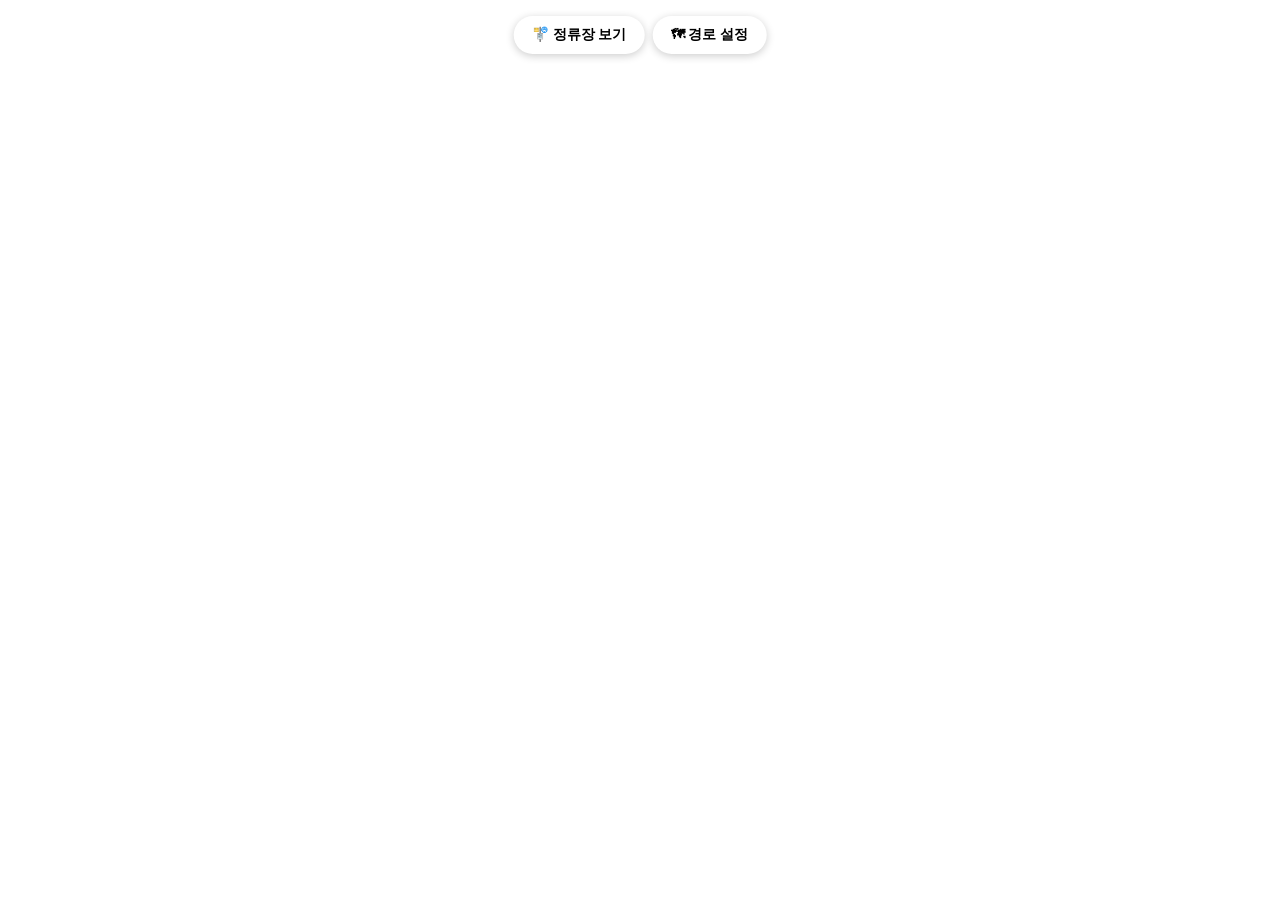
==== index.html @ c2aedcff "Add files via upload" ====
<!DOCTYPE html>
<html lang="ko">
<head>
  <meta charset="UTF-8">
  <meta name="viewport" content="width=device-width, initial-scale=1.0">
  <title>G-Pass 울산</title>
  <link rel="stylesheet" href="style.css">
</head>
<body>

  <!-- 상단 버튼 -->
  <div id="top-bar">
    <button id="btn-stations" onclick="showStations()">🚏 정류장 보기</button>
    <button id="btn-route" onclick="showRoutePanel()">🗺 경로 설정</button>
  </div>

  <!-- 지도 -->
  <div id="map"></div>

  <!-- 경로 설정 패널 -->
  <div id="route-panel" class="hidden">
    <div id="panel-header">
      <span>경로 설정</span>
      <button onclick="closeRoutePanel()">✕</button>
    </div>
    <div class="input-row">
      <span class="label">출발</span>
      <input type="text" id="input-origin" value="현재 위치" readonly>
      <button onclick="useCurrentLocation()">📍</button>
    </div>
    <div class="input-row">
      <span class="label">도착</span>
      <input type="text" id="input-dest" placeholder="목적지 검색">
      <button onclick="searchDest()">🔍</button>
    </div>
    <!-- 검색 결과 -->
    <ul id="search-results"></ul>
    <!-- 경로 추천 결과 -->
    <div id="route-results" class="hidden"></div>
  </div>

  <!-- 경로 상세 패널 -->
  <div id="detail-panel" class="hidden">
    <div id="panel-header">
      <button onclick="backToRoutes()">← 뒤로</button>
      <span id="detail-title">경로 상세</span>
    </div>
    <div id="detail-content"></div>
  </div>

  <script type="text/javascript" src="//dapi.kakao.com/v2/maps/sdk.js?appkey=a0708e9c7e7833093e59a91049ff3288&libraries=services"></script>
  <script src="stations.js"></script>
  <script src="map.js"></script>
  <script src="search.js"></script>
  <script src="bus.js"></script>
  <script src="route.js"></script>
  <script src="ui.js"></script>
</body>
</html>
---- style.css ----
* { margin: 0; padding: 0; box-sizing: border-box; }
body { font-family: 'Apple SD Gothic Neo', sans-serif; }

#map {
  width: 100%;
  height: 100vh;
}

#top-bar {
  position: fixed;
  top: 16px;
  left: 50%;
  transform: translateX(-50%);
  display: flex;
  gap: 8px;
  z-index: 100;
}

#top-bar button {
  background: white;
  border: none;
  border-radius: 20px;
  padding: 10px 18px;
  font-size: 14px;
  font-weight: 600;
  box-shadow: 0 2px 8px rgba(0,0,0,0.2);
  cursor: pointer;
}

#route-panel, #detail-panel {
  position: fixed;
  bottom: 0;
  left: 0;
  right: 0;
  background: white;
  border-radius: 20px 20px 0 0;
  padding: 20px;
  z-index: 200;
  box-shadow: 0 -4px 20px rgba(0,0,0,0.15);
  max-height: 70vh;
  overflow-y: auto;
}

#panel-header {
  display: flex;
  justify-content: space-between;
  align-items: center;
  font-size: 16px;
  font-weight: 700;
  margin-bottom: 16px;
}

#panel-header button {
  background: none;
  border: none;
  font-size: 16px;
  cursor: pointer;
  color: #555;
}

.input-row {
  display: flex;
  align-items: center;
  gap: 8px;
  margin-bottom: 12px;
}

.label {
  font-size: 13px;
  color: #888;
  width: 28px;
  flex-shrink: 0;
}

.input-row input {
  flex: 1;
  border: 1px solid #e0e0e0;
  border-radius: 10px;
  padding: 10px 12px;
  font-size: 14px;
  outline: none;
}

.input-row button {
  background: #3B82F6;
  border: none;
  border-radius: 10px;
  padding: 10px 12px;
  cursor: pointer;
  font-size: 16px;
}

#search-results {
  list-style: none;
  margin-top: 8px;
}

#search-results li {
  padding: 12px;
  border-bottom: 1px solid #f0f0f0;
  cursor: pointer;
  font-size: 14px;
}

#search-results li:hover { background: #f8f8f8; }
#search-results li .place-name { font-weight: 600; }
#search-results li .place-addr { font-size: 12px; color: #999; margin-top: 2px; }

/* 경로 추천 카드 */
.route-card {
  border: 2px solid #e0e0e0;
  border-radius: 14px;
  padding: 16px;
  margin-bottom: 12px;
  cursor: pointer;
  transition: border-color 0.2s;
}
.route-card:hover { border-color: #3B82F6; }
.route-card .route-rank { font-size: 12px; color: #3B82F6; font-weight: 700; margin-bottom: 6px; }
.route-card .route-summary { font-size: 15px; font-weight: 700; }
.route-card .route-time { font-size: 13px; color: #888; margin-top: 4px; }
.route-card .route-wait { font-size: 13px; color: #E85D24; margin-top: 2px; }

/* 상세 경로 */
.step {
  display: flex;
  gap: 12px;
  padding: 14px 0;
  border-bottom: 1px solid #f0f0f0;
}
.step-icon { font-size: 22px; flex-shrink: 0; }
.step-info .step-title { font-size: 15px; font-weight: 600; }
.step-info .step-sub { font-size: 13px; color: #888; margin-top: 3px; }
.step-info .step-wait { font-size: 13px; color: #E85D24; margin-top: 3px; font-weight: 600; }

.hidden { display: none; }
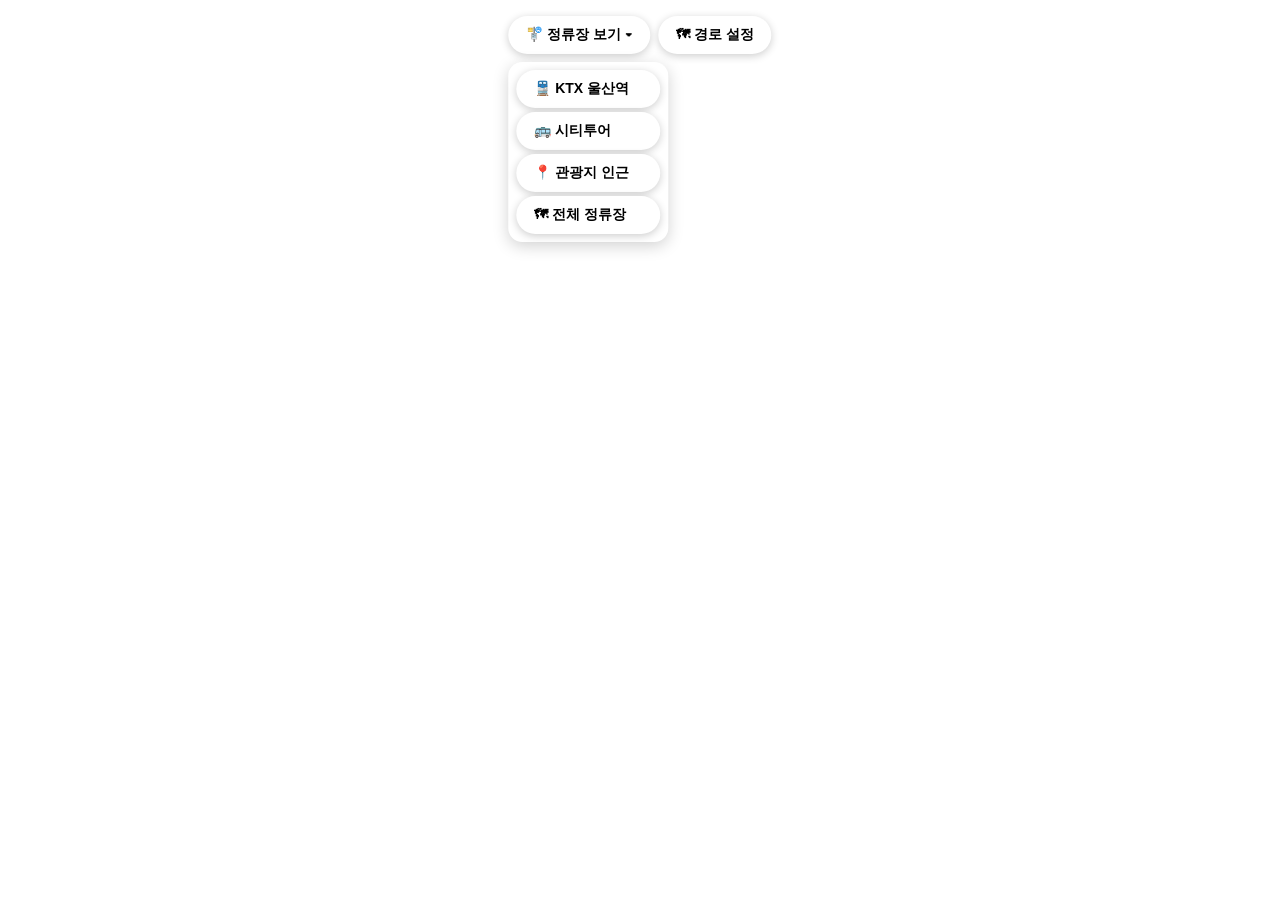
==== commit 079eb6a4: "Add files via upload" ====
--- a/index.html
+++ b/index.html
@@ -8,9 +8,27 @@
 </head>
 <body>
 
-  <!-- 상단 버튼 -->
+  <!-- 상단 버튼 바 -->
   <div id="top-bar">
-    <button id="btn-stations" onclick="showStations()">🚏 정류장 보기</button>
+    <!-- 정류장 보기 드롭다운 -->
+    <div id="station-dropdown">
+      <button id="btn-stations-main" onclick="toggleStationMenu()">🚏 정류장 보기 ▾</button>
+      <div id="station-menu" class="hidden">
+        <button class="cat-btn" id="btn-cat-ktx" onclick="toggleCategory('ktx')">
+          🚆 KTX 울산역
+        </button>
+        <button class="cat-btn" id="btn-cat-citytour" onclick="toggleCategory('citytour')">
+          🚌 시티투어
+        </button>
+        <button class="cat-btn" id="btn-cat-tourist" onclick="toggleCategory('tourist')">
+          📍 관광지 인근
+        </button>
+        <button class="cat-btn" id="btn-cat-all" onclick="toggleCategory('all')">
+          🗺 전체 정류장
+        </button>
+      </div>
+    </div>
+
     <button id="btn-route" onclick="showRoutePanel()">🗺 경로 설정</button>
   </div>
 
@@ -33,9 +51,7 @@
       <input type="text" id="input-dest" placeholder="목적지 검색">
       <button onclick="searchDest()">🔍</button>
     </div>
-    <!-- 검색 결과 -->
     <ul id="search-results"></ul>
-    <!-- 경로 추천 결과 -->
     <div id="route-results" class="hidden"></div>
   </div>
 
--- a/style.css
+++ b/style.css
@@ -134,3 +134,53 @@
 .step-info .step-wait { font-size: 13px; color: #E85D24; margin-top: 3px; font-weight: 600; }
 
 .hidden { display: none; }
+
+/* 정류장 드롭다운 */
+#station-dropdown {
+  position: relative;
+}
+
+#btn-stations-main {
+  background: white;
+  border: none;
+  border-radius: 20px;
+  padding: 10px 18px;
+  font-size: 14px;
+  font-weight: 600;
+  box-shadow: 0 2px 8px rgba(0,0,0,0.2);
+  cursor: pointer;
+}
+
+#station-menu {
+  position: absolute;
+  top: calc(100% + 8px);
+  left: 0;
+  background: white;
+  border-radius: 14px;
+  box-shadow: 0 4px 16px rgba(0,0,0,0.18);
+  padding: 8px;
+  display: flex;
+  flex-direction: column;
+  gap: 4px;
+  min-width: 160px;
+  z-index: 200;
+}
+
+.cat-btn {
+  background: none;
+  border: none;
+  border-radius: 10px;
+  padding: 10px 14px;
+  font-size: 14px;
+  font-weight: 600;
+  text-align: left;
+  cursor: pointer;
+  transition: background 0.15s;
+}
+
+.cat-btn:hover { background: #f3f4f6; }
+
+.cat-btn.active {
+  background: #EFF6FF;
+  color: #2563EB;
+}
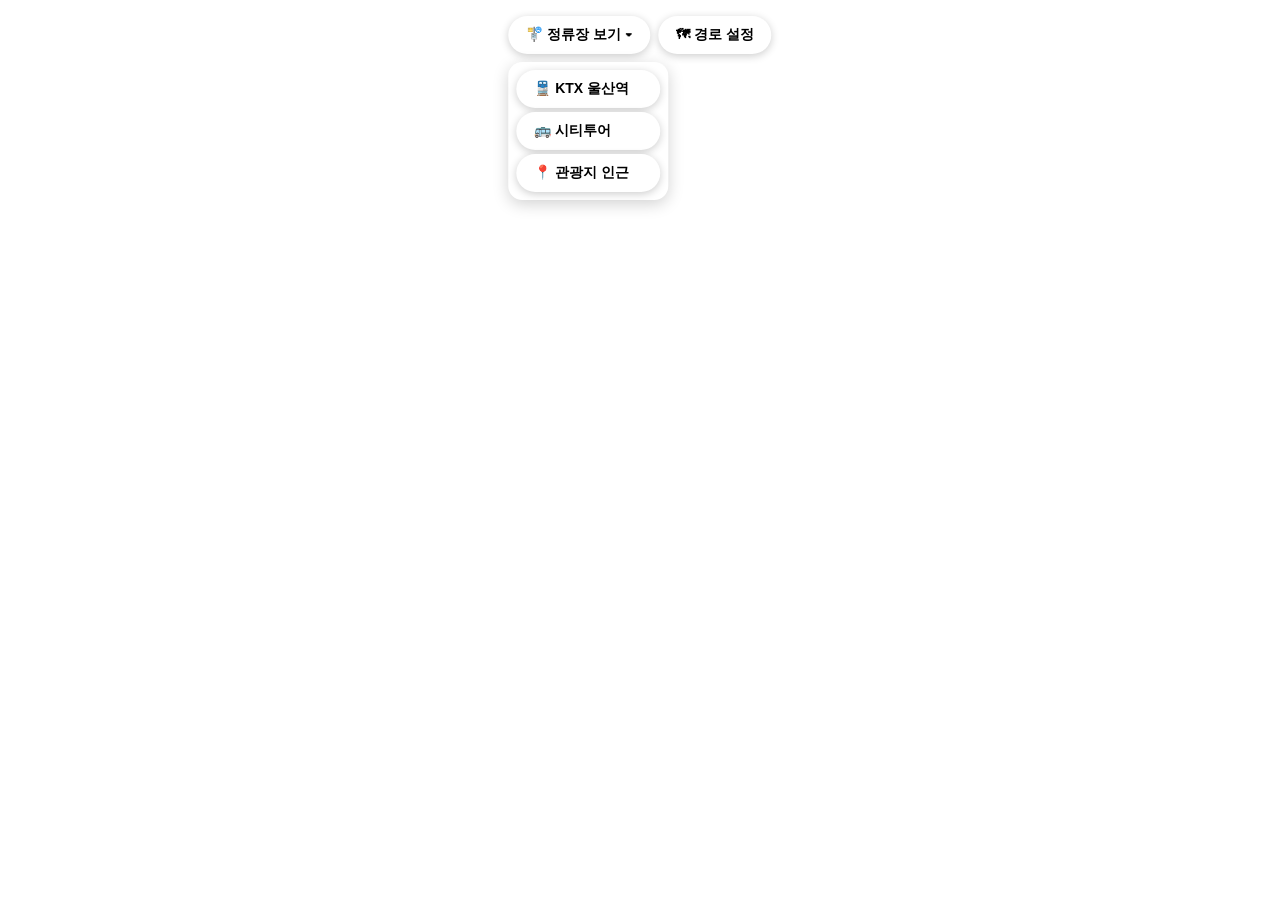
==== commit b5529687: "Add files via upload" ====
--- a/index.html
+++ b/index.html
@@ -8,34 +8,20 @@
 </head>
 <body>
 
-  <!-- 상단 버튼 바 -->
   <div id="top-bar">
-    <!-- 정류장 보기 드롭다운 -->
     <div id="station-dropdown">
-      <button id="btn-stations-main" onclick="toggleStationMenu()">🚏 정류장 보기 ▾</button>
+      <button id="btn-stations-main">🚏 정류장 보기 ▾</button>
       <div id="station-menu" class="hidden">
-        <button class="cat-btn" id="btn-cat-ktx" onclick="toggleCategory('ktx')">
-          🚆 KTX 울산역
-        </button>
-        <button class="cat-btn" id="btn-cat-citytour" onclick="toggleCategory('citytour')">
-          🚌 시티투어
-        </button>
-        <button class="cat-btn" id="btn-cat-tourist" onclick="toggleCategory('tourist')">
-          📍 관광지 인근
-        </button>
-        <button class="cat-btn" id="btn-cat-all" onclick="toggleCategory('all')">
-          🗺 전체 정류장
-        </button>
+        <button class="cat-btn" id="btn-cat-ktx">🚆 KTX 울산역</button>
+        <button class="cat-btn" id="btn-cat-citytour">🚌 시티투어</button>
+        <button class="cat-btn" id="btn-cat-tourist">📍 관광지 인근</button>
       </div>
     </div>
-
     <button id="btn-route" onclick="showRoutePanel()">🗺 경로 설정</button>
   </div>
 
-  <!-- 지도 -->
   <div id="map"></div>
 
-  <!-- 경로 설정 패널 -->
   <div id="route-panel" class="hidden">
     <div id="panel-header">
       <span>경로 설정</span>
@@ -55,7 +41,6 @@
     <div id="route-results" class="hidden"></div>
   </div>
 
-  <!-- 경로 상세 패널 -->
   <div id="detail-panel" class="hidden">
     <div id="panel-header">
       <button onclick="backToRoutes()">← 뒤로</button>
@@ -71,5 +56,38 @@
   <script src="bus.js"></script>
   <script src="route.js"></script>
   <script src="ui.js"></script>
+
+  <script>
+    // 드롭다운 - onclick 대신 addEventListener로 완전히 분리
+    var mainBtn = document.getElementById('btn-stations-main');
+    var menu = document.getElementById('station-menu');
+
+    mainBtn.addEventListener('click', function(e) {
+      e.stopPropagation();
+      menu.classList.toggle('hidden');
+    });
+
+    document.getElementById('btn-cat-ktx').addEventListener('click', function(e) {
+      e.stopPropagation();
+      menu.classList.add('hidden');
+      toggleCategory('ktx');
+    });
+
+    document.getElementById('btn-cat-citytour').addEventListener('click', function(e) {
+      e.stopPropagation();
+      menu.classList.add('hidden');
+      toggleCategory('citytour');
+    });
+
+    document.getElementById('btn-cat-tourist').addEventListener('click', function(e) {
+      e.stopPropagation();
+      menu.classList.add('hidden');
+      toggleCategory('tourist');
+    });
+
+    document.body.addEventListener('click', function() {
+      menu.classList.add('hidden');
+    });
+  </script>
 </body>
 </html>
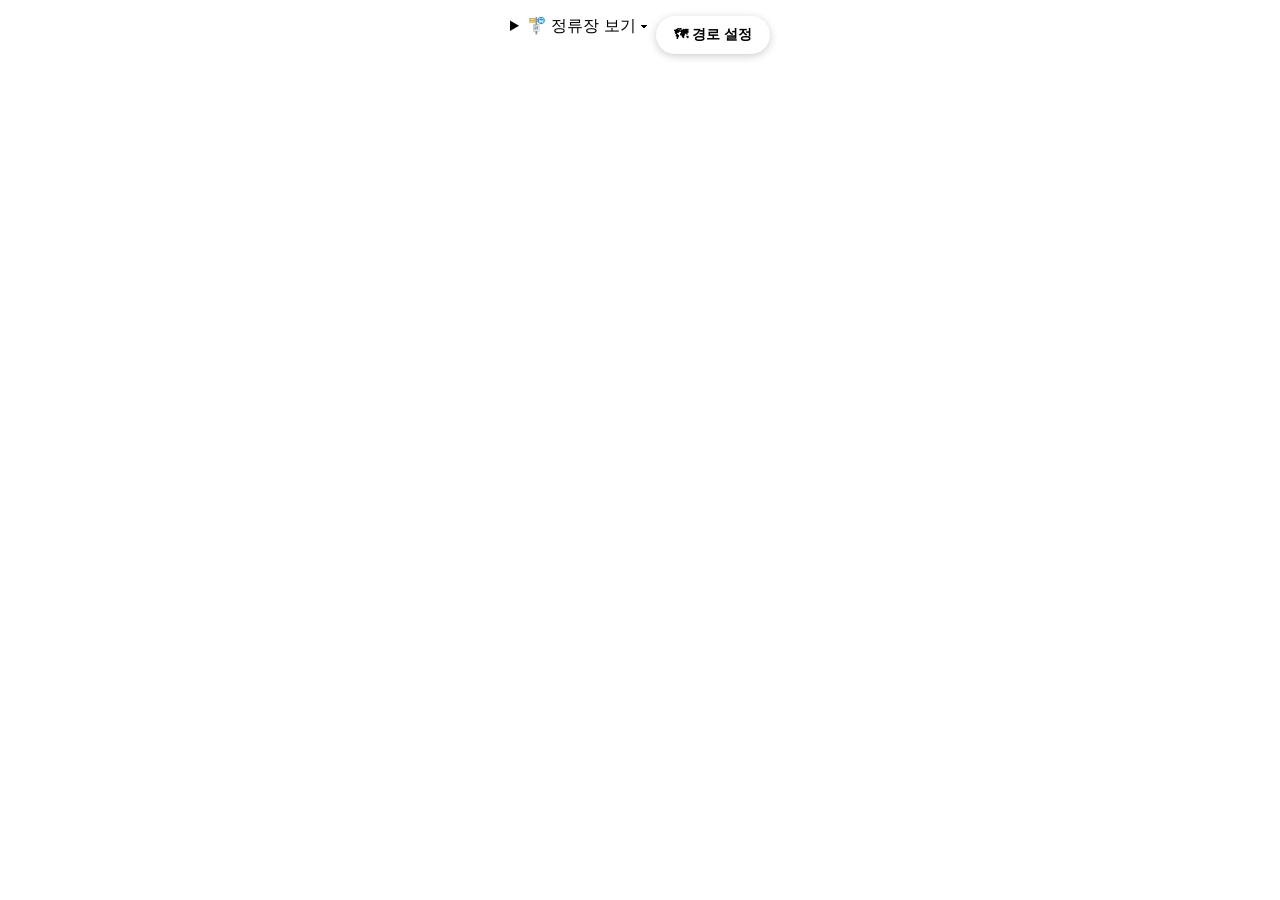
==== commit cdeb6c3c: "Add files via upload" ====
--- a/index.html
+++ b/index.html
@@ -9,14 +9,13 @@
 <body>
 
   <div id="top-bar">
-    <div id="station-dropdown">
-      <button id="btn-stations-main">🚏 정류장 보기 ▾</button>
-      <div id="station-menu" class="hidden">
-        <button class="cat-btn" id="btn-cat-ktx">🚆 KTX 울산역</button>
-        <button class="cat-btn" id="btn-cat-citytour">🚌 시티투어</button>
-        <button class="cat-btn" id="btn-cat-tourist">📍 관광지 인근</button>
+    <details id="station-details">
+      <summary>🚏 정류장 보기 ▾</summary>
+      <div id="station-menu">
+        <button class="cat-btn" id="btn-cat-citytour" onclick="toggleCategory('citytour')">🚌 시티투어</button>
+        <button class="cat-btn" id="btn-cat-tourist" onclick="toggleCategory('tourist')">📍 관광지투어</button>
       </div>
-    </div>
+    </details>
     <button id="btn-route" onclick="showRoutePanel()">🗺 경로 설정</button>
   </div>
 
@@ -58,35 +57,19 @@
   <script src="ui.js"></script>
 
   <script>
-    // 드롭다운 - onclick 대신 addEventListener로 완전히 분리
-    var mainBtn = document.getElementById('btn-stations-main');
-    var menu = document.getElementById('station-menu');
-
-    mainBtn.addEventListener('click', function(e) {
-      e.stopPropagation();
-      menu.classList.toggle('hidden');
+    // 카테고리 버튼 클릭 시 details 닫기
+    document.querySelectorAll('.cat-btn').forEach(function(btn) {
+      btn.addEventListener('click', function() {
+        document.getElementById('station-details').removeAttribute('open');
+      });
     });
 
-    document.getElementById('btn-cat-ktx').addEventListener('click', function(e) {
-      e.stopPropagation();
-      menu.classList.add('hidden');
-      toggleCategory('ktx');
-    });
-
-    document.getElementById('btn-cat-citytour').addEventListener('click', function(e) {
-      e.stopPropagation();
-      menu.classList.add('hidden');
-      toggleCategory('citytour');
-    });
-
-    document.getElementById('btn-cat-tourist').addEventListener('click', function(e) {
-      e.stopPropagation();
-      menu.classList.add('hidden');
-      toggleCategory('tourist');
-    });
-
-    document.body.addEventListener('click', function() {
-      menu.classList.add('hidden');
+    // 일반 영역 클릭 시 닫기
+    document.addEventListener('click', function(e) {
+      var details = document.getElementById('station-details');
+      if (!details.contains(e.target)) {
+        details.removeAttribute('open');
+      }
     });
   </script>
 </body>
--- a/style.css
+++ b/style.css
@@ -184,3 +184,11 @@
   background: #EFF6FF;
   color: #2563EB;
 }
+
+/* 드롭다운 닫기용 투명 오버레이 */
+#overlay {
+  position: fixed;
+  top: 0; left: 0;
+  width: 100%; height: 100%;
+  z-index: 99;
+}
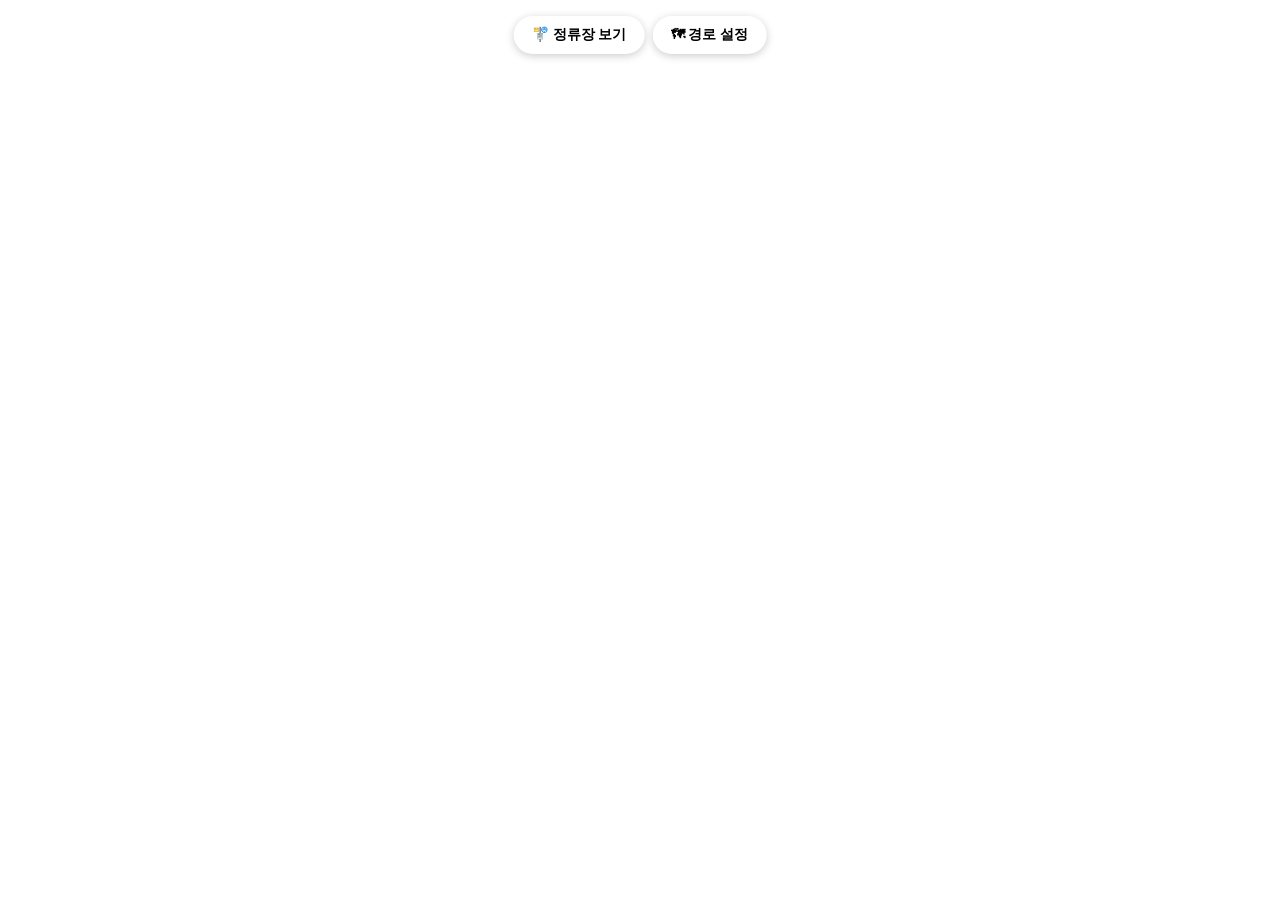
==== commit eaac461d: "Add files via upload" ====
--- a/index.html
+++ b/index.html
@@ -10,7 +10,7 @@
 
   <div id="top-bar">
     <details id="station-details">
-      <summary>🚏 정류장 보기 ▾</summary>
+      <summary>🚏 정류장 보기</summary>
       <div id="station-menu">
         <button class="cat-btn" id="btn-cat-citytour" onclick="toggleCategory('citytour')">🚌 시티투어</button>
         <button class="cat-btn" id="btn-cat-tourist" onclick="toggleCategory('tourist')">📍 관광지투어</button>
--- a/style.css
+++ b/style.css
@@ -135,12 +135,16 @@
 
 .hidden { display: none; }
 
-/* 정류장 드롭다운 */
-#station-dropdown {
+
+
+
+
+/* details/summary 드롭다운 */
+#station-details {
   position: relative;
 }
 
-#btn-stations-main {
+#station-details summary {
   background: white;
   border: none;
   border-radius: 20px;
@@ -149,7 +153,13 @@
   font-weight: 600;
   box-shadow: 0 2px 8px rgba(0,0,0,0.2);
   cursor: pointer;
+  list-style: none;
+  user-select: none;
+  display: inline-flex;
+  align-items: center;
+  gap: 4px;
 }
+#station-details summary::-webkit-details-marker { display: none; }
 
 #station-menu {
   position: absolute;
@@ -158,12 +168,12 @@
   background: white;
   border-radius: 14px;
   box-shadow: 0 4px 16px rgba(0,0,0,0.18);
-  padding: 8px;
+  padding: 6px;
   display: flex;
   flex-direction: column;
-  gap: 4px;
-  min-width: 160px;
-  z-index: 200;
+  gap: 2px;
+  min-width: 150px;
+  z-index: 300;
 }
 
 .cat-btn {
@@ -175,20 +185,7 @@
   font-weight: 600;
   text-align: left;
   cursor: pointer;
-  transition: background 0.15s;
+  white-space: nowrap;
 }
-
 .cat-btn:hover { background: #f3f4f6; }
-
-.cat-btn.active {
-  background: #EFF6FF;
-  color: #2563EB;
-}
-
-/* 드롭다운 닫기용 투명 오버레이 */
-#overlay {
-  position: fixed;
-  top: 0; left: 0;
-  width: 100%; height: 100%;
-  z-index: 99;
-}
+.cat-btn.active { background: #EFF6FF; color: #2563EB; }
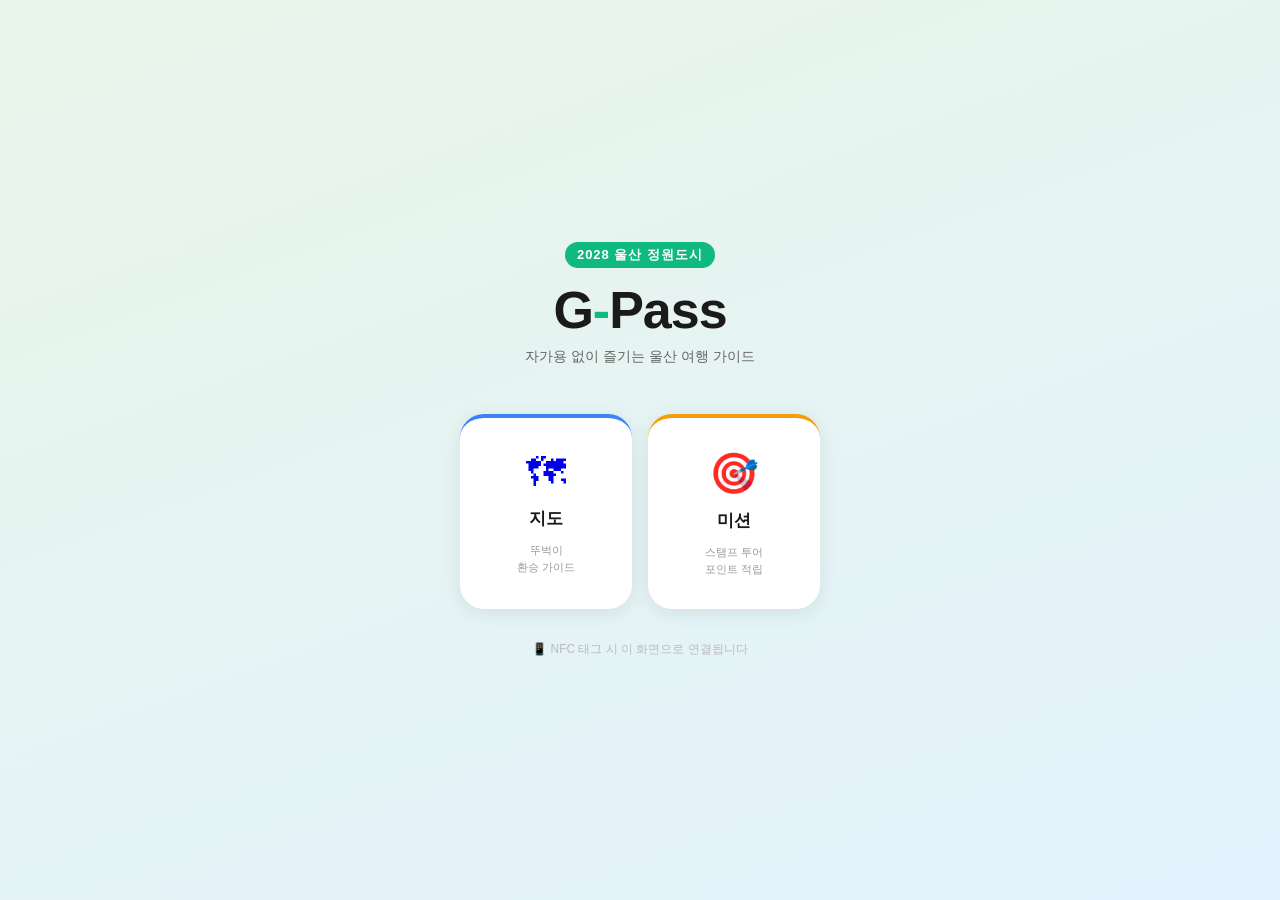
==== commit 5c6a1ea4: "Add files via upload" ====
--- a/index.html
+++ b/index.html
@@ -4,73 +4,66 @@
   <meta charset="UTF-8">
   <meta name="viewport" content="width=device-width, initial-scale=1.0">
   <title>G-Pass 울산</title>
-  <link rel="stylesheet" href="style.css">
+  <style>
+    * { margin: 0; padding: 0; box-sizing: border-box; }
+    body {
+      font-family: 'Apple SD Gothic Neo', sans-serif;
+      background: linear-gradient(160deg, #e8f5e9 0%, #e3f2fd 100%);
+      min-height: 100vh;
+      display: flex;
+      flex-direction: column;
+      align-items: center;
+      justify-content: center;
+      padding: 24px;
+    }
+    .logo-area { text-align: center; margin-bottom: 48px; }
+    .logo-badge {
+      background: #10B981; color: white;
+      font-size: 13px; font-weight: 700;
+      padding: 4px 12px; border-radius: 20px;
+      display: inline-block; margin-bottom: 12px; letter-spacing: 1px;
+    }
+    .logo-title { font-size: 52px; font-weight: 900; color: #1a1a1a; letter-spacing: -1px; }
+    .logo-title span { color: #10B981; }
+    .logo-sub { font-size: 14px; color: #666; margin-top: 8px; }
+    .btn-grid {
+      display: grid; grid-template-columns: 1fr 1fr;
+      gap: 16px; width: 100%; max-width: 360px;
+    }
+    .main-btn {
+      background: white; border: none; border-radius: 24px;
+      padding: 32px 20px;
+      display: flex; flex-direction: column; align-items: center; gap: 12px;
+      cursor: pointer; box-shadow: 0 4px 20px rgba(0,0,0,0.08);
+      text-decoration: none; transition: transform 0.15s, box-shadow 0.15s;
+    }
+    .main-btn:active { transform: scale(0.96); }
+    .btn-icon { font-size: 40px; }
+    .btn-label { font-size: 17px; font-weight: 700; color: #1a1a1a; }
+    .btn-desc { font-size: 11px; color: #999; text-align: center; line-height: 1.5; }
+    .btn-map { border-top: 4px solid #3B82F6; }
+    .btn-mission { border-top: 4px solid #F59E0B; }
+    .nfc-hint { margin-top: 32px; font-size: 12px; color: #bbb; text-align: center; }
+  </style>
 </head>
 <body>
-
-  <div id="top-bar">
-    <details id="station-details">
-      <summary>🚏 정류장 보기</summary>
-      <div id="station-menu">
-        <button class="cat-btn" id="btn-cat-citytour" onclick="toggleCategory('citytour')">🚌 시티투어</button>
-        <button class="cat-btn" id="btn-cat-tourist" onclick="toggleCategory('tourist')">📍 관광지투어</button>
-      </div>
-    </details>
-    <button id="btn-route" onclick="showRoutePanel()">🗺 경로 설정</button>
+  <div class="logo-area">
+    <div class="logo-badge">2028 울산 정원도시</div>
+    <div class="logo-title">G<span>-</span>Pass</div>
+    <div class="logo-sub">자가용 없이 즐기는 울산 여행 가이드</div>
   </div>
-
-  <div id="map"></div>
-
-  <div id="route-panel" class="hidden">
-    <div id="panel-header">
-      <span>경로 설정</span>
-      <button onclick="closeRoutePanel()">✕</button>
-    </div>
-    <div class="input-row">
-      <span class="label">출발</span>
-      <input type="text" id="input-origin" value="현재 위치" readonly>
-      <button onclick="useCurrentLocation()">📍</button>
-    </div>
-    <div class="input-row">
-      <span class="label">도착</span>
-      <input type="text" id="input-dest" placeholder="목적지 검색">
-      <button onclick="searchDest()">🔍</button>
-    </div>
-    <ul id="search-results"></ul>
-    <div id="route-results" class="hidden"></div>
+  <div class="btn-grid">
+    <a href="map.html" class="main-btn btn-map">
+      <div class="btn-icon">🗺</div>
+      <div class="btn-label">지도</div>
+      <div class="btn-desc">뚜벅이<br>환승 가이드</div>
+    </a>
+    <a href="mission.html" class="main-btn btn-mission">
+      <div class="btn-icon">🎯</div>
+      <div class="btn-label">미션</div>
+      <div class="btn-desc">스탬프 투어<br>포인트 적립</div>
+    </a>
   </div>
-
-  <div id="detail-panel" class="hidden">
-    <div id="panel-header">
-      <button onclick="backToRoutes()">← 뒤로</button>
-      <span id="detail-title">경로 상세</span>
-    </div>
-    <div id="detail-content"></div>
-  </div>
-
-  <script type="text/javascript" src="//dapi.kakao.com/v2/maps/sdk.js?appkey=a0708e9c7e7833093e59a91049ff3288&libraries=services"></script>
-  <script src="stations.js"></script>
-  <script src="map.js"></script>
-  <script src="search.js"></script>
-  <script src="bus.js"></script>
-  <script src="route.js"></script>
-  <script src="ui.js"></script>
-
-  <script>
-    // 카테고리 버튼 클릭 시 details 닫기
-    document.querySelectorAll('.cat-btn').forEach(function(btn) {
-      btn.addEventListener('click', function() {
-        document.getElementById('station-details').removeAttribute('open');
-      });
-    });
-
-    // 일반 영역 클릭 시 닫기
-    document.addEventListener('click', function(e) {
-      var details = document.getElementById('station-details');
-      if (!details.contains(e.target)) {
-        details.removeAttribute('open');
-      }
-    });
-  </script>
+  <div class="nfc-hint">📱 NFC 태그 시 이 화면으로 연결됩니다</div>
 </body>
 </html>
